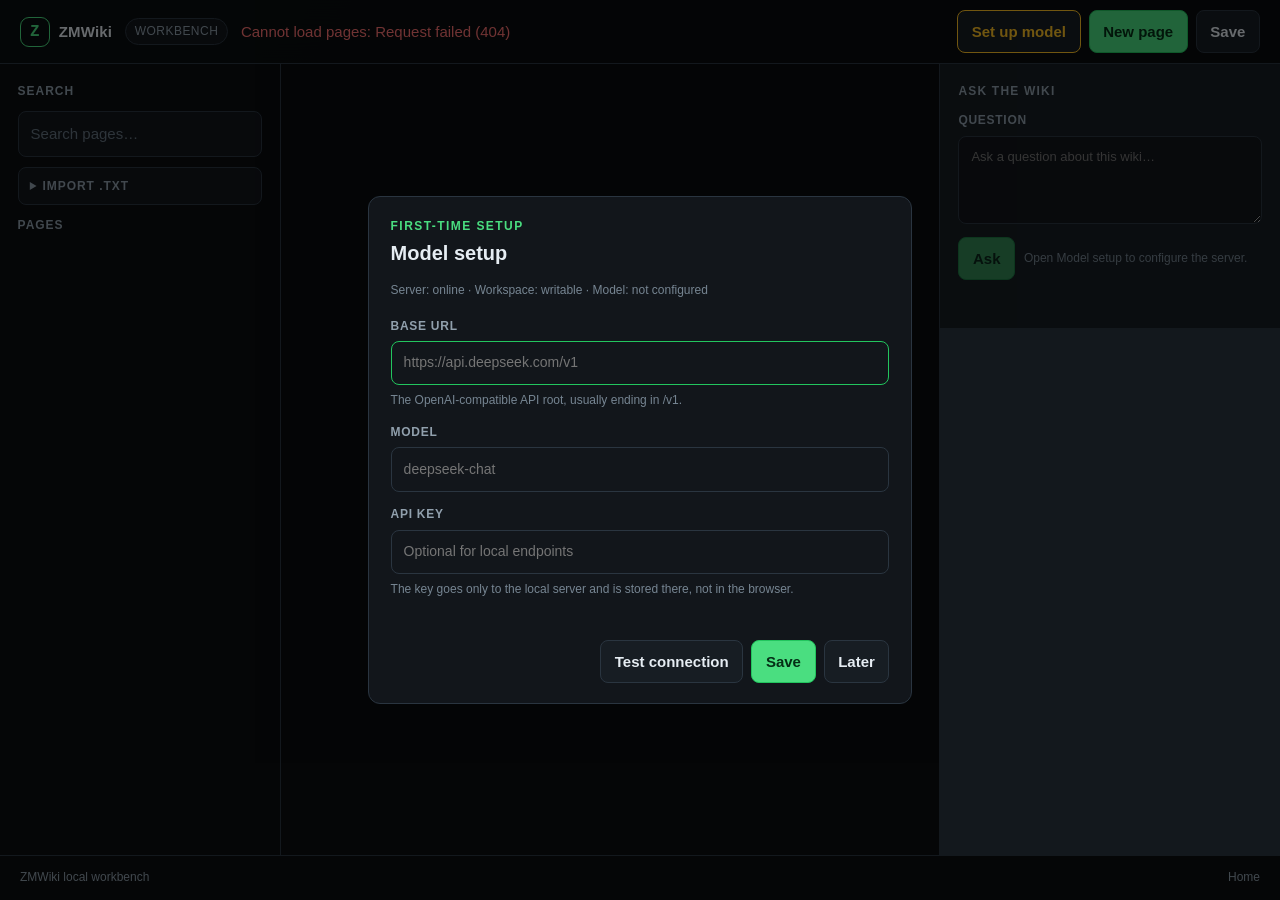
==== src/zmwiki/web/static/app.html @ deaf5211 "feat: complete personal Wiki web workbench Co-Authored-By: Claude Code <noreply@anthropic.com>" ====
<!doctype html>
<html lang="en">
<head>
  <meta charset="utf-8">
  <meta name="viewport" content="width=device-width, initial-scale=1">
  <meta name="theme-color" content="#0b0d0f">
  <meta name="description" content="ZMWiki local knowledge workbench: browse, search, edit and save a linked wiki.">
  <title>ZMWiki — Workbench</title>
  <link rel="stylesheet" href="app.css">
</head>
<body>
  <a class="skip-link" href="#main">Skip to content</a>

  <header class="topbar">
    <a class="brand" href="/" aria-label="ZMWiki home">
      <span class="brand-mark" aria-hidden="true">Z</span>
      <span>ZMWiki</span>
    </a>
    <span class="badge">Workbench</span>
    <span id="access-badge" class="badge readonly" hidden></span>
    <p id="status" class="status" role="status" aria-live="polite">Loading…</p>
    <div class="topbar-actions">
      <button id="setup-open" class="btn" type="button">Model</button>
      <button id="new-page" class="btn primary" type="button">New page</button>
      <button id="save-workspace" class="btn" type="button">Save</button>
    </div>
  </header>

  <main id="main" class="workspace">
    <aside class="sidebar" aria-label="Pages">
      <label class="field-label" for="search">Search</label>
      <input id="search" class="search" type="search" placeholder="Search pages…" autocomplete="off">
      <details id="import-panel" class="import-panel">
        <summary>Import .txt</summary>
        <div class="import-body">
          <input id="import-file" type="file" accept=".txt,text/plain" aria-label="Plain text file to import">
          <button id="import-submit" class="btn" type="button">Import</button>
          <p id="import-hint" class="hint">Compiles a UTF-8 .txt file into a wiki page.</p>
          <p id="import-status" class="import-status" role="status" aria-live="polite"></p>
        </div>
      </details>
      <div class="list-head">
        <span id="list-title">Pages</span>
        <span id="list-count" class="muted"></span>
      </div>
      <div id="page-list" class="page-list" role="listbox" aria-label="Wiki pages"></div>
    </aside>

    <section class="content" aria-label="Page content">
      <div id="empty" class="empty">
        <p class="eyebrow">Local wiki</p>
        <h1>No page selected</h1>
        <p>Select a page from the list or create a new one.</p>
      </div>

      <article id="reader" class="reader" hidden>
        <header class="reader-head">
          <div>
            <p id="page-path" class="path"></p>
            <h1 id="page-title"></h1>
          </div>
          <div id="page-tags" class="tags"></div>
        </header>
        <p id="page-description" class="description"></p>
        <pre id="page-content" class="page-content"></pre>
      </article>

      <form id="editor" class="editor" hidden novalidate>
        <div class="editor-head">
          <div>
            <p class="eyebrow">Edit page</p>
            <h1 id="editor-title">New page</h1>
          </div>
          <p id="editor-hint" class="muted">Fields marked * are required.</p>
        </div>

        <div class="form-grid two">
          <label class="field">ID *
            <input id="edit-id" name="id" autocomplete="off" required>
          </label>
          <label class="field">Path *
            <input id="edit-path" name="path" autocomplete="off" required>
          </label>
        </div>

        <label class="field">Title *
          <input id="edit-title" name="title" autocomplete="off" required>
        </label>

        <div class="form-grid two">
          <label class="field">Aliases
            <input id="edit-aliases" name="aliases" placeholder="comma separated" autocomplete="off">
          </label>
          <label class="field">Tags
            <input id="edit-tags" name="tags" placeholder="comma separated" autocomplete="off">
          </label>
        </div>

        <label class="field">Description
          <input id="edit-description" name="description" autocomplete="off">
        </label>

        <label class="field">Outgoing links
          <input id="edit-links" name="links" placeholder="page-id, other-page-id" autocomplete="off">
          <span class="hint">Comma separated page IDs. Targets must already exist.</span>
        </label>

        <label class="field">Content *
          <textarea id="edit-content" name="content" rows="16" required></textarea>
        </label>

        <div class="editor-actions">
          <button id="editor-submit" class="btn primary" type="submit">Apply</button>
          <button id="editor-cancel" class="btn" type="button">Cancel</button>
          <span class="hint">Apply changes the in-memory wiki; press Save to write the workspace.</span>
        </div>
      </form>
    </section>

    <aside id="details" class="details" aria-label="Ask and page details">
      <section class="panel ask-panel">
        <h2>Ask the wiki</h2>
        <form id="ask-form">
          <label class="field" for="ask-question">Question
            <textarea id="ask-question" rows="3" placeholder="Ask a question about this wiki…"></textarea>
          </label>
          <div class="ask-actions">
            <button id="ask-submit" class="btn primary" type="submit">Ask</button>
            <span id="ask-hint" class="hint">Multi-step search, read and link traversal.</span>
          </div>
        </form>
        <p id="ask-status" class="ask-status" role="status" aria-live="polite"></p>
        <div id="ask-result" hidden>
          <h3>Answer</h3>
          <div id="ask-answer" class="ask-answer"></div>
          <h3>Steps</h3>
          <ol id="ask-steps" class="step-list"></ol>
          <h3>Cited pages</h3>
          <div id="ask-evidence" class="link-list"></div>
        </div>
      </section>

      <div id="page-details" class="detail-stack" hidden>
        <section class="panel">
          <h2>Page</h2>
          <dl id="page-meta" class="meta"></dl>
          <div class="detail-actions">
            <button id="edit-page" class="btn" type="button">Edit</button>
            <button id="delete-page" class="btn danger" type="button">Delete</button>
          </div>
        </section>
        <section class="panel">
          <h2>Outgoing links</h2>
          <div id="outbound" class="link-list"></div>
        </section>
        <section class="panel">
          <h2>Backlinks</h2>
          <div id="inbound" class="link-list"></div>
        </section>
        <section class="panel">
          <h2>Sources</h2>
          <div id="sources" class="link-list"></div>
        </section>
      </div>
    </aside>
  </main>

  <dialog id="setup" class="setup-dialog" aria-labelledby="setup-title">
    <form id="setup-form" class="setup-form" novalidate>
      <div>
        <p class="eyebrow">First-time setup</p>
        <h2 id="setup-title">Model setup</h2>
        <p id="setup-server-status" class="hint"></p>
      </div>
      <label class="field">Base URL
        <input id="setup-base-url" autocomplete="off" placeholder="https://api.deepseek.com/v1">
        <span class="hint">The OpenAI-compatible API root, usually ending in /v1.</span>
      </label>
      <label class="field">Model
        <input id="setup-model" autocomplete="off" placeholder="deepseek-chat">
      </label>
      <label class="field">API key
        <input id="setup-api-key" type="password" autocomplete="off" spellcheck="false">
        <span id="setup-key-hint" class="hint"></span>
      </label>
      <label id="setup-clear-wrap" class="check" hidden>
        <input id="setup-clear-key" type="checkbox"> Remove the stored key
      </label>
      <p id="setup-status" class="setup-status" role="status" aria-live="polite"></p>
      <div class="setup-actions">
        <button id="setup-test" class="btn" type="button">Test connection</button>
        <button id="setup-save" class="btn primary" type="submit">Save</button>
        <button id="setup-close" class="btn" type="button">Later</button>
      </div>
    </form>
  </dialog>

  <footer class="footer">
    <span>ZMWiki local workbench</span>
    <a href="/">Home</a>
  </footer>

  <noscript>This workbench needs JavaScript. The read-only API is still available.</noscript>
  <script src="app.js" defer></script>
</body>
</html>
---- src/zmwiki/web/static/app.css ----
:root {
  color-scheme: dark;
  --bg: #0b0d0f;
  --panel: #12161b;
  --panel-2: #171d23;
  --panel-3: #1d242c;
  --line: #2a3540;
  --line-soft: #202932;
  --text: #e6edf3;
  --muted: #91a0ad;
  --accent: #4ade80;
  --accent-strong: #22c55e;
  --accent-soft: rgba(74, 222, 128, 0.12);
  --danger: #f87171;
  --danger-soft: rgba(248, 113, 113, 0.12);
  --warning: #fbbf24;
  --radius: 12px;
  --radius-sm: 8px;
  --shadow: 0 18px 50px rgba(0, 0, 0, 0.3);
  --font: "Segoe UI", "Helvetica Neue", Arial, sans-serif;
  --mono: "Cascadia Code", "SFMono-Regular", Consolas, "Liberation Mono", monospace;
}

* {
  box-sizing: border-box;
}

html,
body {
  min-height: 100%;
}

body {
  margin: 0;
  background:
    radial-gradient(circle at 15% -10%, rgba(74, 222, 128, 0.08), transparent 32rem),
    var(--bg);
  color: var(--text);
  font-family: var(--font);
  font-size: 15px;
  line-height: 1.55;
}

[hidden] {
  display: none !important;
}

a {
  color: var(--accent);
}

button,
input,
textarea {
  font: inherit;
}

button {
  cursor: pointer;
}

button:disabled {
  cursor: not-allowed;
  opacity: 0.55;
}

:focus-visible {
  outline: 2px solid var(--accent);
  outline-offset: 2px;
}

.skip-link {
  position: absolute;
  left: 1rem;
  top: -4rem;
  z-index: 20;
  padding: 0.5rem 0.75rem;
  background: var(--accent);
  color: #052e16;
  border-radius: var(--radius-sm);
  font-weight: 700;
}

.skip-link:focus {
  top: 1rem;
}

.topbar {
  position: sticky;
  top: 0;
  z-index: 10;
  display: flex;
  align-items: center;
  gap: 0.8rem;
  min-height: 64px;
  padding: 0 1.25rem;
  border-bottom: 1px solid var(--line);
  background: rgba(11, 13, 15, 0.88);
  backdrop-filter: blur(14px);
}

.brand {
  display: inline-flex;
  align-items: center;
  gap: 0.55rem;
  color: var(--text);
  text-decoration: none;
  font-weight: 800;
  letter-spacing: 0.01em;
}

.brand:hover {
  color: var(--accent);
}

.brand-mark {
  display: grid;
  place-items: center;
  width: 30px;
  height: 30px;
  border: 1px solid var(--accent);
  border-radius: 9px;
  color: var(--accent);
  font-family: var(--mono);
  font-size: 16px;
  line-height: 1;
}

.badge {
  padding: 0.2rem 0.55rem;
  border: 1px solid var(--line);
  border-radius: 999px;
  color: var(--muted);
  background: var(--panel);
  font-size: 12px;
  letter-spacing: 0.04em;
  text-transform: uppercase;
}

.badge.readonly {
  border-color: rgba(251, 191, 36, 0.35);
  color: var(--warning);
  background: rgba(251, 191, 36, 0.08);
}

.status {
  flex: 1;
  min-width: 0;
  margin: 0;
  overflow: hidden;
  color: var(--muted);
  text-overflow: ellipsis;
  white-space: nowrap;
}

.status.ok {
  color: var(--accent);
}

.status.warn {
  color: var(--warning);
}

.status.error {
  color: var(--danger);
}

.topbar-actions {
  display: flex;
  gap: 0.5rem;
}

.btn {
  padding: 0.55rem 0.85rem;
  border: 1px solid var(--line);
  border-radius: var(--radius-sm);
  background: var(--panel-2);
  color: var(--text);
  font-weight: 600;
  transition: border-color 120ms ease, background 120ms ease, color 120ms ease;
}

.btn:hover:not(:disabled) {
  border-color: #405262;
  background: var(--panel-3);
}

.btn.primary {
  border-color: var(--accent-strong);
  background: var(--accent);
  color: #052e16;
}

.btn.primary:hover:not(:disabled) {
  background: #6ee7a0;
}

.btn.dirty {
  border-color: var(--warning);
  color: var(--warning);
}

.btn.danger {
  border-color: rgba(248, 113, 113, 0.45);
  background: var(--danger-soft);
  color: var(--danger);
}

.workspace {
  display: grid;
  grid-template-columns: minmax(220px, 280px) minmax(0, 1fr) minmax(260px, 340px);
  gap: 1px;
  min-height: calc(100vh - 64px - 45px);
  background: var(--line);
}

.sidebar,
.details,
.content {
  background: var(--bg);
}

.sidebar {
  display: flex;
  flex-direction: column;
  gap: 0.65rem;
  padding: 1.1rem;
  min-height: 0;
}

.field-label {
  color: var(--muted);
  font-size: 12px;
  font-weight: 700;
  letter-spacing: 0.08em;
  text-transform: uppercase;
}

.search {
  width: 100%;
  padding: 0.65rem 0.75rem;
  border: 1px solid var(--line);
  border-radius: var(--radius-sm);
  background: var(--panel);
  color: var(--text);
}

.search::placeholder {
  color: #657480;
}

.import-panel {
  border: 1px solid var(--line);
  border-radius: var(--radius-sm);
  background: var(--panel);
}

.import-panel summary {
  padding: 0.55rem 0.7rem;
  color: var(--muted);
  font-size: 12px;
  font-weight: 700;
  letter-spacing: 0.08em;
  text-transform: uppercase;
  cursor: pointer;
}

.import-panel[open] summary {
  border-bottom: 1px solid var(--line);
}

.import-body {
  display: flex;
  flex-direction: column;
  gap: 0.5rem;
  padding: 0.7rem;
}

.import-body input[type="file"] {
  width: 100%;
  color: var(--muted);
  font-size: 12px;
}

.import-status {
  min-height: 1.1rem;
  margin: 0;
  color: var(--muted);
  font-size: 12px;
}

.import-status.ok {
  color: var(--accent);
}

.import-status.error {
  color: var(--danger);
}

.list-head {
  display: flex;
  justify-content: space-between;
  gap: 0.5rem;
  color: var(--muted);
  font-size: 12px;
  font-weight: 700;
  letter-spacing: 0.08em;
  text-transform: uppercase;
}

.muted {
  color: var(--muted);
}

.page-list {
  display: flex;
  flex-direction: column;
  gap: 0.35rem;
  overflow: auto;
  min-height: 0;
  padding-right: 0.15rem;
}

.page-item {
  display: block;
  width: 100%;
  padding: 0.7rem 0.75rem;
  border: 1px solid transparent;
  border-radius: var(--radius-sm);
  background: transparent;
  color: var(--text);
  text-align: left;
}

.page-item:hover {
  background: var(--panel);
}

.page-item.active {
  border-color: rgba(74, 222, 128, 0.35);
  background: var(--accent-soft);
}

.page-item-title {
  display: block;
  overflow: hidden;
  font-weight: 700;
  text-overflow: ellipsis;
  white-space: nowrap;
}

.page-item-path {
  display: block;
  margin-top: 0.12rem;
  overflow: hidden;
  color: var(--muted);
  font-family: var(--mono);
  font-size: 12px;
  text-overflow: ellipsis;
  white-space: nowrap;
}

.page-item-tags {
  display: block;
  margin-top: 0.25rem;
  overflow: hidden;
  color: #6ee7a0;
  font-size: 12px;
  text-overflow: ellipsis;
  white-space: nowrap;
}

.list-empty {
  padding: 0.8rem 0.2rem;
  color: var(--muted);
  font-size: 13px;
}

.content {
  min-width: 0;
  padding: clamp(1.2rem, 3vw, 2.6rem);
  overflow: auto;
}

.empty {
  max-width: 34rem;
  margin: 12vh auto 0;
  text-align: center;
}

.empty h1 {
  margin: 0.2rem 0 0.6rem;
  font-size: clamp(1.6rem, 3vw, 2.2rem);
}

.empty p {
  color: var(--muted);
}

.eyebrow {
  margin: 0;
  color: var(--accent);
  font-size: 12px;
  font-weight: 800;
  letter-spacing: 0.12em;
  text-transform: uppercase;
}

.reader-head {
  display: flex;
  align-items: flex-start;
  justify-content: space-between;
  gap: 1rem;
  padding-bottom: 1.1rem;
  border-bottom: 1px solid var(--line);
}

.reader-head h1 {
  margin: 0.2rem 0 0;
  font-size: clamp(1.7rem, 3.2vw, 2.6rem);
  line-height: 1.15;
}

.path {
  margin: 0;
  color: var(--muted);
  font-family: var(--mono);
  font-size: 12px;
}

.tags {
  display: flex;
  flex-wrap: wrap;
  justify-content: flex-end;
  gap: 0.35rem;
}

.tag {
  padding: 0.15rem 0.45rem;
  border: 1px solid rgba(74, 222, 128, 0.3);
  border-radius: 999px;
  background: var(--accent-soft);
  color: var(--accent);
  font-size: 12px;
}

.description {
  margin: 1.15rem 0;
  color: #b9c6d1;
  font-size: 1.02rem;
}

.page-content {
  margin: 0;
  color: #dbe5ec;
  font-family: var(--font);
  font-size: 1rem;
  line-height: 1.75;
  overflow-wrap: anywhere;
  white-space: pre-wrap;
}

.editor {
  max-width: 58rem;
}

.editor-head {
  display: flex;
  align-items: flex-end;
  justify-content: space-between;
  gap: 1rem;
  margin-bottom: 1.2rem;
}

.editor-head h1 {
  margin: 0.2rem 0 0;
  font-size: clamp(1.5rem, 2.8vw, 2.1rem);
}

.form-grid {
  display: grid;
  gap: 0.85rem;
}

.form-grid.two {
  grid-template-columns: repeat(2, minmax(0, 1fr));
}

.field {
  display: flex;
  flex-direction: column;
  gap: 0.35rem;
  margin-bottom: 0.85rem;
  color: var(--muted);
  font-size: 12px;
  font-weight: 700;
  letter-spacing: 0.06em;
  text-transform: uppercase;
}

.field input,
.field textarea {
  width: 100%;
  padding: 0.65rem 0.75rem;
  border: 1px solid var(--line);
  border-radius: var(--radius-sm);
  background: var(--panel);
  color: var(--text);
  font-size: 14px;
  font-weight: 400;
  letter-spacing: normal;
  text-transform: none;
}

.field textarea {
  resize: vertical;
  min-height: 18rem;
  font-family: var(--mono);
  line-height: 1.6;
}

.field input:focus,
.field textarea:focus,
.search:focus {
  border-color: var(--accent-strong);
  outline: none;
}

.field input:disabled {
  color: var(--muted);
  background: var(--panel-2);
}

.hint {
  color: #768592;
  font-size: 12px;
  font-weight: 400;
  letter-spacing: normal;
  text-transform: none;
}

.editor-actions {
  display: flex;
  flex-wrap: wrap;
  align-items: center;
  gap: 0.6rem;
  margin-top: 0.4rem;
}

.details {
  display: flex;
  flex-direction: column;
  gap: 1px;
  background: var(--line);
  overflow: auto;
}

.panel {
  padding: 1.1rem 1.15rem;
  background: var(--panel);
}

.panel h2 {
  margin: 0 0 0.7rem;
  color: var(--muted);
  font-size: 12px;
  font-weight: 800;
  letter-spacing: 0.1em;
  text-transform: uppercase;
}

.detail-stack {
  display: flex;
  flex-direction: column;
  gap: 1px;
  background: var(--line);
}

.ask-panel {
  background: var(--panel-2);
}

.ask-panel .field textarea {
  min-height: 5.5rem;
  font-family: var(--font);
  font-size: 13px;
}

.ask-actions {
  display: flex;
  flex-wrap: wrap;
  align-items: center;
  gap: 0.55rem;
}

.ask-status {
  min-height: 1.2rem;
  margin: 0.7rem 0 0;
  color: var(--muted);
  font-size: 12px;
}

.ask-status.ok {
  color: var(--accent);
}

.ask-status.warn {
  color: var(--warning);
}

.ask-status.error {
  color: var(--danger);
}

.ask-result {
  margin-top: 0.9rem;
}

.ask-result h3 {
  margin: 1rem 0 0.45rem;
  color: var(--muted);
  font-size: 11px;
  font-weight: 800;
  letter-spacing: 0.08em;
  text-transform: uppercase;
}

.ask-answer {
  padding: 0.7rem 0.75rem;
  border: 1px solid var(--line-soft);
  border-radius: var(--radius-sm);
  background: var(--panel);
  color: var(--text);
  font-size: 13px;
  line-height: 1.65;
  overflow-wrap: anywhere;
  white-space: pre-wrap;
}

.step-list {
  display: flex;
  flex-direction: column;
  gap: 0.45rem;
  margin: 0;
  padding: 0;
  list-style: none;
}

.step-item {
  padding: 0.55rem 0.6rem;
  border: 1px solid var(--line-soft);
  border-radius: var(--radius-sm);
  background: var(--panel);
}

.step-head {
  display: flex;
  align-items: baseline;
  gap: 0.5rem;
}

.step-num {
  color: var(--muted);
  font-family: var(--mono);
  font-size: 11px;
}

.step-action {
  color: var(--accent);
  font-family: var(--mono);
  font-size: 12px;
  font-weight: 700;
}

.step-summary {
  margin: 0.35rem 0 0;
  color: #b9c6d1;
  font-size: 12px;
  overflow-wrap: anywhere;
}

.step-refs,
.step-error {
  margin: 0.3rem 0 0;
  font-family: var(--mono);
  font-size: 11px;
  overflow-wrap: anywhere;
}

.step-refs {
  color: var(--muted);
}

.step-error {
  color: var(--danger);
}

.step-empty {
  color: var(--muted);
  font-size: 12px;
}

.meta {
  display: grid;
  grid-template-columns: auto minmax(0, 1fr);
  gap: 0.35rem 0.8rem;
  margin: 0;
  font-size: 13px;
}

.meta dt {
  color: var(--muted);
}

.meta dd {
  margin: 0;
  overflow-wrap: anywhere;
  font-family: var(--mono);
  font-size: 12px;
}

.detail-actions {
  display: flex;
  gap: 0.5rem;
  margin-top: 0.9rem;
}

.link-list {
  display: flex;
  flex-direction: column;
  gap: 0.35rem;
}

.link-item {
  display: block;
  width: 100%;
  padding: 0.45rem 0.55rem;
  border: 1px solid var(--line-soft);
  border-radius: 7px;
  background: var(--panel-2);
  color: var(--text);
  text-align: left;
  font-size: 13px;
}

.link-item:hover {
  border-color: var(--accent-strong);
  color: var(--accent);
}

.link-item .link-id {
  display: block;
  margin-top: 0.1rem;
  color: var(--muted);
  font-family: var(--mono);
  font-size: 11px;
}

.link-item.missing {
  border-style: dashed;
  color: var(--danger);
  cursor: default;
}

.source-chip {
  display: inline-block;
  max-width: 100%;
  padding: 0.3rem 0.5rem;
  border: 1px solid var(--line);
  border-radius: 6px;
  color: #b9c6d1;
  font-family: var(--mono);
  font-size: 12px;
  overflow-wrap: anywhere;
}

.footer {
  display: flex;
  justify-content: space-between;
  gap: 1rem;
  padding: 0.75rem 1.25rem;
  border-top: 1px solid var(--line);
  color: var(--muted);
  font-size: 12px;
}

.footer a {
  color: var(--muted);
  text-decoration: none;
}

.footer a:hover {
  color: var(--accent);
}

/* Model setup dialog */
.btn.attention {
  border-color: var(--warning);
  color: var(--warning);
}

.setup-dialog {
  width: min(34rem, calc(100vw - 2rem));
  padding: 1.25rem 1.35rem;
  border: 1px solid var(--line);
  border-radius: var(--radius);
  background: var(--panel);
  color: var(--text);
}

.setup-dialog::backdrop {
  background: rgba(0, 0, 0, 0.55);
}

.setup-form {
  display: flex;
  flex-direction: column;
  gap: 0.35rem;
}

.setup-form h2 {
  margin: 0.1rem 0 0.35rem;
  font-size: 1.25rem;
}

.setup-form .field {
  margin-bottom: 0.5rem;
}

.setup-status {
  min-height: 1.2rem;
  margin: 0;
  font-size: 12px;
  color: var(--muted);
}

.setup-status.ok {
  color: var(--accent);
}

.setup-status.error {
  color: var(--danger);
}

.setup-actions {
  display: flex;
  flex-wrap: wrap;
  justify-content: flex-end;
  gap: 0.5rem;
  margin-top: 0.2rem;
}

.check {
  display: flex;
  align-items: center;
  gap: 0.5rem;
  color: var(--muted);
  font-size: 13px;
}

@media (max-width: 1100px) {
  .workspace {
    grid-template-columns: minmax(200px, 250px) minmax(0, 1fr);
  }

  .details {
    grid-column: 1 / -1;
    display: grid;
    grid-template-columns: repeat(2, minmax(0, 1fr));
  }

  .panel {
    border-bottom: 1px solid var(--line);
  }
}

@media (max-width: 760px) {
  .topbar {
    flex-wrap: wrap;
    padding: 0.75rem 1rem;
  }

  .status {
    order: 5;
    flex-basis: 100%;
  }

  .workspace {
    display: block;
    min-height: 0;
  }

  .sidebar {
    border-bottom: 1px solid var(--line);
    max-height: 42vh;
  }

  .content {
    padding: 1.1rem 1rem 2rem;
  }

  .details {
    display: flex;
  }

  .form-grid.two {
    grid-template-columns: 1fr;
  }

  .reader-head,
  .editor-head {
    flex-direction: column;
    align-items: flex-start;
  }

  .tags {
    justify-content: flex-start;
  }
}

@media (prefers-reduced-motion: reduce) {
  *,
  *::before,
  *::after {
    scroll-behavior: auto !important;
    transition-duration: 0.01ms !important;
    animation-duration: 0.01ms !important;
    animation-iteration-count: 1 !important;
  }
}
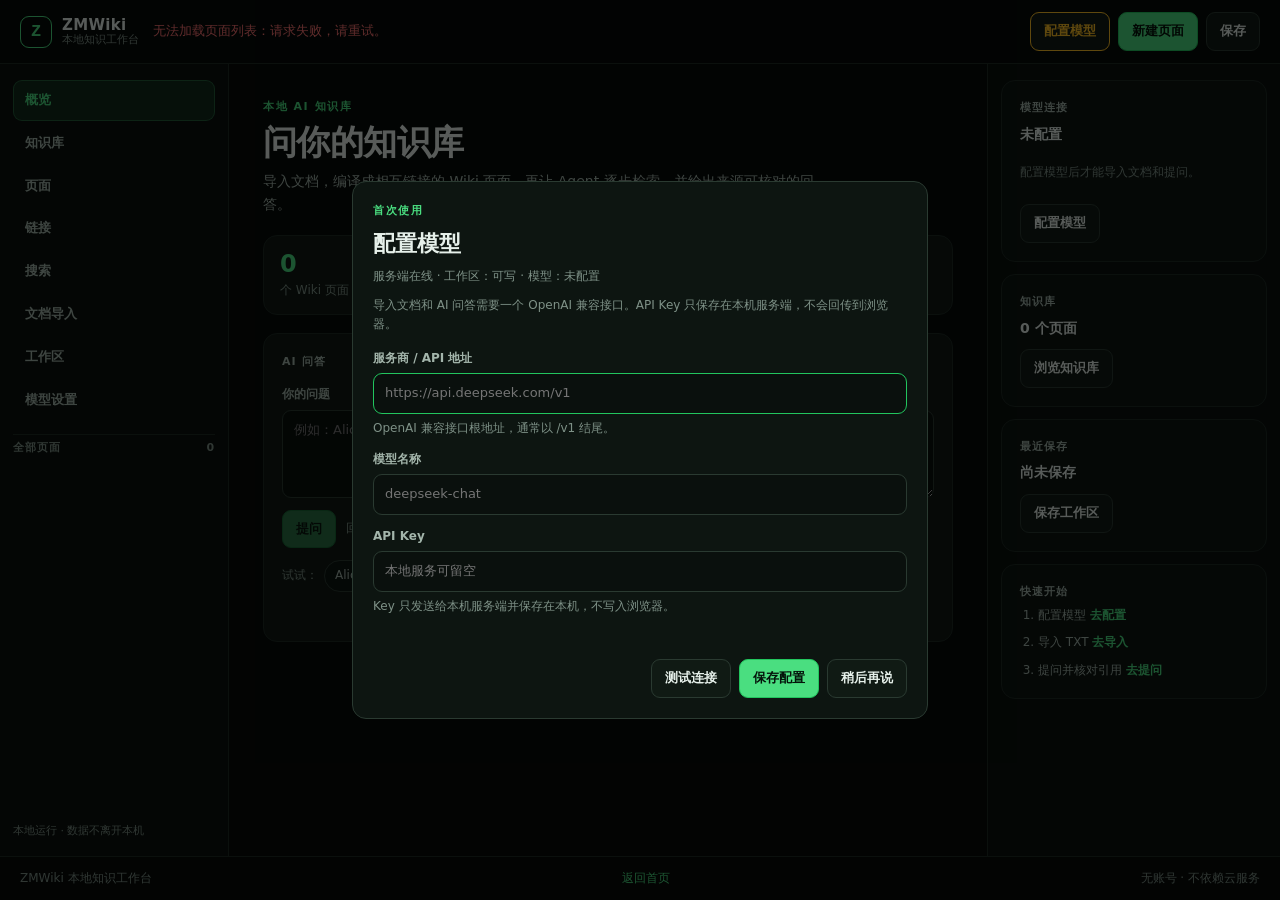
==== commit d34e01fb: "feat: localize and redesign ZMWiki web workbench Co-Authored-By: Claude Code <noreply@anthropic.com>" ====
--- a/src/zmwiki/web/static/app.html
+++ b/src/zmwiki/web/static/app.html
@@ -1,206 +1,375 @@
 <!doctype html>
-<html lang="en">
+<html lang="zh-CN">
 <head>
   <meta charset="utf-8">
   <meta name="viewport" content="width=device-width, initial-scale=1">
-  <meta name="theme-color" content="#0b0d0f">
-  <meta name="description" content="ZMWiki local knowledge workbench: browse, search, edit and save a linked wiki.">
-  <title>ZMWiki — Workbench</title>
+  <meta name="theme-color" content="#070b09">
+  <meta name="description" content="ZMWiki 本地知识工作台：导入文档，编译成相互链接的 Wiki 页面，用带证据的 Agent 问答。">
+  <title>ZMWiki — 本地知识工作台</title>
   <link rel="stylesheet" href="app.css">
 </head>
 <body>
-  <a class="skip-link" href="#main">Skip to content</a>
+  <a class="skip-link" href="#main">跳到主要内容</a>
 
   <header class="topbar">
-    <a class="brand" href="/" aria-label="ZMWiki home">
+    <a class="brand" href="/" aria-label="ZMWiki 首页">
       <span class="brand-mark" aria-hidden="true">Z</span>
-      <span>ZMWiki</span>
+      <span class="brand-text">
+        <strong>ZMWiki</strong>
+        <small>本地知识工作台</small>
+      </span>
     </a>
-    <span class="badge">Workbench</span>
     <span id="access-badge" class="badge readonly" hidden></span>
-    <p id="status" class="status" role="status" aria-live="polite">Loading…</p>
+    <p id="status" class="status" role="status" aria-live="polite">正在加载…</p>
     <div class="topbar-actions">
-      <button id="setup-open" class="btn" type="button">Model</button>
-      <button id="new-page" class="btn primary" type="button">New page</button>
-      <button id="save-workspace" class="btn" type="button">Save</button>
+      <button id="setup-open" class="btn" type="button">配置模型</button>
+      <button id="new-page" class="btn primary" type="button">新建页面</button>
+      <button id="save-workspace" class="btn" type="button">保存</button>
     </div>
   </header>
 
-  <main id="main" class="workspace">
-    <aside class="sidebar" aria-label="Pages">
-      <label class="field-label" for="search">Search</label>
-      <input id="search" class="search" type="search" placeholder="Search pages…" autocomplete="off">
-      <details id="import-panel" class="import-panel">
-        <summary>Import .txt</summary>
-        <div class="import-body">
-          <input id="import-file" type="file" accept=".txt,text/plain" aria-label="Plain text file to import">
-          <button id="import-submit" class="btn" type="button">Import</button>
-          <p id="import-hint" class="hint">Compiles a UTF-8 .txt file into a wiki page.</p>
+  <main id="main" class="shell">
+    <aside class="sidebar" aria-label="导航与页面列表">
+      <nav class="nav" aria-label="主导航">
+        <button type="button" class="nav-item active" data-view="overview">概览</button>
+        <button type="button" class="nav-item" data-view="library">知识库</button>
+        <button type="button" class="nav-item" data-view="pages">页面</button>
+        <button type="button" class="nav-item" data-view="links">链接</button>
+        <button type="button" class="nav-item" data-view="search">搜索</button>
+        <button type="button" class="nav-item" data-view="import">文档导入</button>
+        <button type="button" class="nav-item" data-view="workspace">工作区</button>
+        <button type="button" class="nav-item" id="setup-nav" data-action="open-setup">模型设置</button>
+      </nav>
+
+      <div class="sidebar-list">
+        <div class="list-head">
+          <span id="list-title">全部页面</span>
+          <span id="list-count" class="muted">0</span>
+        </div>
+        <div id="page-list" class="page-list" role="listbox" aria-label="页面列表"></div>
+      </div>
+
+      <p class="sidebar-foot">本地运行 · 数据不离开本机</p>
+    </aside>
+
+    <section class="main-column" aria-label="主工作区">
+
+      <!-- 概览 / AI 问答 -->
+      <section class="view overview-view" data-view-panel="overview">
+        <header class="view-head">
+          <p class="eyebrow">本地 AI 知识库</p>
+          <h1>问你的知识库</h1>
+          <p class="lede">导入文档，编译成相互链接的 Wiki 页面，再让 Agent 逐步检索，并给出来源可核对的回答。</p>
+        </header>
+
+        <div class="stat-row">
+          <div class="stat">
+            <span id="overview-pages" class="stat-value">0</span>
+            <span class="stat-label">个 Wiki 页面</span>
+          </div>
+          <div class="stat">
+            <span id="overview-model" class="stat-value small">未配置</span>
+            <span class="stat-label">模型状态</span>
+          </div>
+          <div class="stat">
+            <span id="overview-save" class="stat-value small">尚未保存</span>
+            <span class="stat-label">最近保存</span>
+          </div>
+        </div>
+
+        <div class="panel ask-panel">
+          <div class="panel-head">
+            <h2>AI 问答</h2>
+            <span id="ask-hint" class="hint">多步检索、阅读与链接跟踪。</span>
+          </div>
+          <form id="ask-form">
+            <label class="field" for="ask-question">你的问题
+              <textarea id="ask-question" rows="3" placeholder="例如：Alice 负责哪个项目？她的上级是谁？"></textarea>
+            </label>
+            <div class="ask-actions">
+              <button id="ask-submit" class="btn primary" type="submit">提问</button>
+              <span class="hint">回答只会引用 Agent 实际读过的页面。</span>
+            </div>
+          </form>
+
+          <div class="examples" aria-label="示例问题">
+            <span class="examples-label">试试：</span>
+            <button type="button" class="chip" data-question="Alice 负责哪个项目？">Alice 负责哪个项目？</button>
+            <button type="button" class="chip" data-question="Bob 的职位是什么？">Bob 的职位是什么？</button>
+            <button type="button" class="chip" data-question="项目 Phoenix 的预算是多少？">项目 Phoenix 的预算是多少？</button>
+          </div>
+
+          <p id="ask-status" class="ask-status" role="status" aria-live="polite"></p>
+
+          <div id="ask-result" hidden>
+            <h3>回答</h3>
+            <div id="ask-answer" class="ask-answer"></div>
+            <h3>引用证据</h3>
+            <div id="ask-evidence" class="link-list"></div>
+            <h3>已查阅页面</h3>
+            <p id="ask-read" class="ask-read">—</p>
+            <h3>探索步骤</h3>
+            <ol id="ask-steps" class="step-list"></ol>
+          </div>
+        </div>
+      </section>
+
+      <!-- 知识库 -->
+      <section class="view" data-view-panel="library" hidden>
+        <header class="view-head">
+          <p class="eyebrow">知识库</p>
+          <h1>全部页面</h1>
+          <p class="lede">每个页面都有稳定 ID、路径、标签和双向链接。点击卡片打开页面。</p>
+        </header>
+        <div id="library-grid" class="library-grid" aria-live="polite"></div>
+      </section>
+
+      <!-- 页面阅读 / 编辑 -->
+      <section class="view" data-view-panel="pages" hidden>
+        <div id="empty" class="empty">
+          <p class="eyebrow">本地 Wiki</p>
+          <h1>还没有打开页面</h1>
+          <p>从左侧列表选择页面，或新建一个。需要先导入文档？去「文档导入」上传 TXT。</p>
+          <div class="empty-actions">
+            <button type="button" class="btn primary" data-action="create">新建页面</button>
+            <button type="button" class="btn" data-view="import">导入 TXT</button>
+          </div>
+        </div>
+
+        <article id="reader" class="reader" hidden>
+          <header class="reader-head">
+            <div class="reader-title">
+              <p id="page-path" class="path"></p>
+              <h1 id="page-title"></h1>
+            </div>
+            <div class="reader-side">
+              <div id="page-tags" class="tags"></div>
+              <div class="reader-actions">
+                <button id="edit-page" class="btn" type="button">编辑</button>
+                <button id="delete-page" class="btn danger" type="button">删除</button>
+              </div>
+            </div>
+          </header>
+          <p id="page-description" class="description"></p>
+          <pre id="page-content" class="page-content"></pre>
+          <footer class="reader-foot">
+            <button type="button" class="link-inline" data-view="links">查看出站链接与反向链接 →</button>
+          </footer>
+        </article>
+
+        <form id="editor" class="editor" hidden novalidate>
+          <div class="editor-head">
+            <div>
+              <p class="eyebrow">编辑页面</p>
+              <h1 id="editor-title">新建页面</h1>
+            </div>
+            <p id="editor-hint" class="muted">带 * 的字段为必填。</p>
+          </div>
+
+          <div class="form-grid two">
+            <label class="field">页面 ID *
+              <input id="edit-id" name="id" autocomplete="off" required>
+            </label>
+            <label class="field">路径 *
+              <input id="edit-path" name="path" autocomplete="off" required>
+            </label>
+          </div>
+
+          <label class="field">标题 *
+            <input id="edit-title" name="title" autocomplete="off" required>
+          </label>
+
+          <div class="form-grid two">
+            <label class="field">别名
+              <input id="edit-aliases" name="aliases" placeholder="用逗号分隔" autocomplete="off">
+            </label>
+            <label class="field">标签
+              <input id="edit-tags" name="tags" placeholder="用逗号分隔" autocomplete="off">
+            </label>
+          </div>
+
+          <label class="field">描述
+            <input id="edit-description" name="description" autocomplete="off">
+          </label>
+
+          <label class="field">出站链接
+            <input id="edit-links" name="links" placeholder="页面 ID，用逗号分隔" autocomplete="off">
+            <span class="hint">填写已存在的页面 ID。</span>
+          </label>
+
+          <label class="field">正文 *
+            <textarea id="edit-content" name="content" rows="16" required></textarea>
+          </label>
+
+          <div class="editor-actions">
+            <button id="editor-submit" class="btn primary" type="submit">应用修改</button>
+            <button id="editor-cancel" class="btn" type="button">取消</button>
+            <span class="hint">修改先写入内存；点击「保存」才会写入工作区文件。</span>
+          </div>
+        </form>
+      </section>
+
+      <!-- 链接 -->
+      <section class="view" data-view-panel="links" hidden>
+        <header class="view-head">
+          <p class="eyebrow">链接</p>
+          <h1>页面关系</h1>
+          <p class="lede">出站链接、反向链接与来源都来自当前页面，点击可跳转。</p>
+        </header>
+        <p id="links-empty" class="empty-note">还没有打开页面。先在左侧选择一个页面。</p>
+        <div id="page-details" class="detail-stack" hidden>
+          <section class="panel">
+            <h2>页面信息</h2>
+            <dl id="page-meta" class="meta"></dl>
+          </section>
+          <section class="panel">
+            <h2>出站链接</h2>
+            <div id="outbound" class="link-list"></div>
+          </section>
+          <section class="panel">
+            <h2>反向链接</h2>
+            <div id="inbound" class="link-list"></div>
+          </section>
+          <section class="panel">
+            <h2>来源</h2>
+            <div id="sources" class="link-list"></div>
+          </section>
+        </div>
+      </section>
+
+      <!-- 搜索 -->
+      <section class="view" data-view-panel="search" hidden>
+        <header class="view-head">
+          <p class="eyebrow">搜索</p>
+          <h1>搜索知识库</h1>
+          <p class="lede">元数据优先检索：标题、别名、标签和描述命中排在前面，再融合正文 BM25。</p>
+        </header>
+        <label class="field" for="search">关键词
+          <input id="search" class="search" type="search" placeholder="输入标题、别名、标签或正文关键词…" autocomplete="off">
+        </label>
+        <p id="search-summary" class="search-summary">输入关键词开始搜索。</p>
+        <div id="search-results" class="library-grid" aria-live="polite"></div>
+      </section>
+
+      <!-- 文档导入 -->
+      <section class="view" data-view-panel="import" hidden>
+        <header class="view-head">
+          <p class="eyebrow">文档导入</p>
+          <h1>导入 TXT 文档</h1>
+          <p class="lede">支持 UTF-8 纯文本，单文件不超过 2 MiB。服务端编译成 Wiki 页面、解析链接并立即保存。</p>
+        </header>
+        <div class="panel import-panel">
+          <label class="field" for="import-file">选择文件
+            <input id="import-file" type="file" accept=".txt,text/plain">
+          </label>
+          <div class="import-actions">
+            <button id="import-submit" class="btn primary" type="button">开始导入</button>
+            <span id="import-hint" class="hint">选择 UTF-8 .txt 文件后点击开始导入。</span>
+          </div>
           <p id="import-status" class="import-status" role="status" aria-live="polite"></p>
-        </div>
-      </details>
-      <div class="list-head">
-        <span id="list-title">Pages</span>
-        <span id="list-count" class="muted"></span>
-      </div>
-      <div id="page-list" class="page-list" role="listbox" aria-label="Wiki pages"></div>
-    </aside>
-
-    <section class="content" aria-label="Page content">
-      <div id="empty" class="empty">
-        <p class="eyebrow">Local wiki</p>
-        <h1>No page selected</h1>
-        <p>Select a page from the list or create a new one.</p>
-      </div>
-
-      <article id="reader" class="reader" hidden>
-        <header class="reader-head">
-          <div>
-            <p id="page-path" class="path"></p>
-            <h1 id="page-title"></h1>
-          </div>
-          <div id="page-tags" class="tags"></div>
-        </header>
-        <p id="page-description" class="description"></p>
-        <pre id="page-content" class="page-content"></pre>
-      </article>
-
-      <form id="editor" class="editor" hidden novalidate>
-        <div class="editor-head">
-          <div>
-            <p class="eyebrow">Edit page</p>
-            <h1 id="editor-title">New page</h1>
-          </div>
-          <p id="editor-hint" class="muted">Fields marked * are required.</p>
-        </div>
-
-        <div class="form-grid two">
-          <label class="field">ID *
-            <input id="edit-id" name="id" autocomplete="off" required>
-          </label>
-          <label class="field">Path *
-            <input id="edit-path" name="path" autocomplete="off" required>
-          </label>
-        </div>
-
-        <label class="field">Title *
-          <input id="edit-title" name="title" autocomplete="off" required>
-        </label>
-
-        <div class="form-grid two">
-          <label class="field">Aliases
-            <input id="edit-aliases" name="aliases" placeholder="comma separated" autocomplete="off">
-          </label>
-          <label class="field">Tags
-            <input id="edit-tags" name="tags" placeholder="comma separated" autocomplete="off">
-          </label>
-        </div>
-
-        <label class="field">Description
-          <input id="edit-description" name="description" autocomplete="off">
-        </label>
-
-        <label class="field">Outgoing links
-          <input id="edit-links" name="links" placeholder="page-id, other-page-id" autocomplete="off">
-          <span class="hint">Comma separated page IDs. Targets must already exist.</span>
-        </label>
-
-        <label class="field">Content *
-          <textarea id="edit-content" name="content" rows="16" required></textarea>
-        </label>
-
-        <div class="editor-actions">
-          <button id="editor-submit" class="btn primary" type="submit">Apply</button>
-          <button id="editor-cancel" class="btn" type="button">Cancel</button>
-          <span class="hint">Apply changes the in-memory wiki; press Save to write the workspace.</span>
-        </div>
-      </form>
+          <ol class="hint-list">
+            <li>同名文件再次导入会原地更新页面，不会覆盖手工创建的页面。</li>
+            <li>导入需要已配置的模型；未配置时按钮不可用。</li>
+            <li>失败会回滚，不会留下半成品页面或不一致的链接。</li>
+          </ol>
+        </div>
+      </section>
+
+      <!-- 工作区 -->
+      <section class="view" data-view-panel="workspace" hidden>
+        <header class="view-head">
+          <p class="eyebrow">工作区</p>
+          <h1>保存与备份</h1>
+          <p class="lede">页面编辑先保存在内存中，点击保存后写入 JSON 工作区文件。</p>
+        </header>
+        <div class="panel workspace-panel">
+          <dl class="meta">
+            <dt>工作区状态</dt>
+            <dd id="workspace-state">—</dd>
+            <dt>页面数量</dt>
+            <dd id="workspace-pages">0</dd>
+            <dt>最近保存</dt>
+            <dd id="workspace-saved">尚未保存</dd>
+            <dt>备份</dt>
+            <dd>每次 Web 保存或导入会在原文件旁保留一份 <code>.bak</code>，可手动覆盖恢复。</dd>
+          </dl>
+          <div class="detail-actions">
+            <button id="workspace-save" class="btn primary" type="button">保存工作区</button>
+          </div>
+        </div>
+      </section>
+
     </section>
 
-    <aside id="details" class="details" aria-label="Ask and page details">
-      <section class="panel ask-panel">
-        <h2>Ask the wiki</h2>
-        <form id="ask-form">
-          <label class="field" for="ask-question">Question
-            <textarea id="ask-question" rows="3" placeholder="Ask a question about this wiki…"></textarea>
-          </label>
-          <div class="ask-actions">
-            <button id="ask-submit" class="btn primary" type="submit">Ask</button>
-            <span id="ask-hint" class="hint">Multi-step search, read and link traversal.</span>
-          </div>
-        </form>
-        <p id="ask-status" class="ask-status" role="status" aria-live="polite"></p>
-        <div id="ask-result" hidden>
-          <h3>Answer</h3>
-          <div id="ask-answer" class="ask-answer"></div>
-          <h3>Steps</h3>
-          <ol id="ask-steps" class="step-list"></ol>
-          <h3>Cited pages</h3>
-          <div id="ask-evidence" class="link-list"></div>
-        </div>
-      </section>
-
-      <div id="page-details" class="detail-stack" hidden>
-        <section class="panel">
-          <h2>Page</h2>
-          <dl id="page-meta" class="meta"></dl>
-          <div class="detail-actions">
-            <button id="edit-page" class="btn" type="button">Edit</button>
-            <button id="delete-page" class="btn danger" type="button">Delete</button>
-          </div>
-        </section>
-        <section class="panel">
-          <h2>Outgoing links</h2>
-          <div id="outbound" class="link-list"></div>
-        </section>
-        <section class="panel">
-          <h2>Backlinks</h2>
-          <div id="inbound" class="link-list"></div>
-        </section>
-        <section class="panel">
-          <h2>Sources</h2>
-          <div id="sources" class="link-list"></div>
-        </section>
-      </div>
+    <aside id="details" class="inspector" aria-label="状态信息">
+      <section class="panel status-card">
+        <h2>模型连接</h2>
+        <p id="inspector-model" class="inspector-value">未配置</p>
+        <p id="inspector-model-hint" class="hint">配置模型后才能导入文档和提问。</p>
+        <button class="btn" type="button" data-action="open-setup">配置模型</button>
+      </section>
+
+      <section class="panel status-card">
+        <h2>知识库</h2>
+        <p class="inspector-value"><span id="inspector-pages">0</span> 个页面</p>
+        <button class="btn" type="button" data-view="library">浏览知识库</button>
+      </section>
+
+      <section class="panel status-card">
+        <h2>最近保存</h2>
+        <p id="inspector-save" class="inspector-value">尚未保存</p>
+        <button id="inspector-save-btn" class="btn" type="button">保存工作区</button>
+      </section>
+
+      <section class="panel status-card quick-start">
+        <h2>快速开始</h2>
+        <ol>
+          <li id="quick-model">配置模型 <button type="button" class="link-inline" data-action="open-setup">去配置</button></li>
+          <li id="quick-import">导入 TXT <button type="button" class="link-inline" data-view="import">去导入</button></li>
+          <li id="quick-ask">提问并核对引用 <button type="button" class="link-inline" data-view="overview">去提问</button></li>
+        </ol>
+      </section>
     </aside>
   </main>
 
   <dialog id="setup" class="setup-dialog" aria-labelledby="setup-title">
     <form id="setup-form" class="setup-form" novalidate>
       <div>
-        <p class="eyebrow">First-time setup</p>
-        <h2 id="setup-title">Model setup</h2>
+        <p class="eyebrow">首次使用</p>
+        <h2 id="setup-title">配置模型</h2>
         <p id="setup-server-status" class="hint"></p>
+        <p class="hint">导入文档和 AI 问答需要一个 OpenAI 兼容接口。API Key 只保存在本机服务端，不会回传到浏览器。</p>
       </div>
-      <label class="field">Base URL
+      <label class="field">服务商 / API 地址
         <input id="setup-base-url" autocomplete="off" placeholder="https://api.deepseek.com/v1">
-        <span class="hint">The OpenAI-compatible API root, usually ending in /v1.</span>
+        <span class="hint">OpenAI 兼容接口根地址，通常以 /v1 结尾。</span>
       </label>
-      <label class="field">Model
+      <label class="field">模型名称
         <input id="setup-model" autocomplete="off" placeholder="deepseek-chat">
       </label>
-      <label class="field">API key
+      <label class="field">API Key
         <input id="setup-api-key" type="password" autocomplete="off" spellcheck="false">
         <span id="setup-key-hint" class="hint"></span>
       </label>
       <label id="setup-clear-wrap" class="check" hidden>
-        <input id="setup-clear-key" type="checkbox"> Remove the stored key
+        <input id="setup-clear-key" type="checkbox"> 删除已保存的 Key
       </label>
       <p id="setup-status" class="setup-status" role="status" aria-live="polite"></p>
       <div class="setup-actions">
-        <button id="setup-test" class="btn" type="button">Test connection</button>
-        <button id="setup-save" class="btn primary" type="submit">Save</button>
-        <button id="setup-close" class="btn" type="button">Later</button>
+        <button id="setup-test" class="btn" type="button">测试连接</button>
+        <button id="setup-save" class="btn primary" type="submit">保存配置</button>
+        <button id="setup-close" class="btn" type="button">稍后再说</button>
       </div>
     </form>
   </dialog>
 
   <footer class="footer">
-    <span>ZMWiki local workbench</span>
-    <a href="/">Home</a>
+    <span>ZMWiki 本地知识工作台</span>
+    <a href="/">返回首页</a>
+    <span>无账号 · 不依赖云服务</span>
   </footer>
 
-  <noscript>This workbench needs JavaScript. The read-only API is still available.</noscript>
+  <noscript>此工作台需要 JavaScript；只读 API 仍可使用。</noscript>
   <script src="app.js" defer></script>
 </body>
 </html>
--- a/src/zmwiki/web/static/app.css
+++ b/src/zmwiki/web/static/app.css
@@ -1,52 +1,50 @@
+/* ------------------------------------------------------------------
+   ZMWiki workbench — dark terminal-green theme
+------------------------------------------------------------------- */
+
 :root {
-  color-scheme: dark;
-  --bg: #0b0d0f;
-  --panel: #12161b;
-  --panel-2: #171d23;
-  --panel-3: #1d242c;
-  --line: #2a3540;
-  --line-soft: #202932;
-  --text: #e6edf3;
-  --muted: #91a0ad;
+  --bg: #070b09;
+  --bg-soft: #0a100d;
+  --panel: #0d1511;
+  --panel-2: #101a14;
+  --panel-3: #142019;
+  --line: #1d2a23;
+  --line-strong: #2a3a31;
+  --text: #e6f0ea;
+  --muted: #a3b5ab;
+  --faint: #7e9187;
   --accent: #4ade80;
   --accent-strong: #22c55e;
   --accent-soft: rgba(74, 222, 128, 0.12);
+  --warning: #fbbf24;
   --danger: #f87171;
   --danger-soft: rgba(248, 113, 113, 0.12);
-  --warning: #fbbf24;
-  --radius: 12px;
-  --radius-sm: 8px;
-  --shadow: 0 18px 50px rgba(0, 0, 0, 0.3);
-  --font: "Segoe UI", "Helvetica Neue", Arial, sans-serif;
-  --mono: "Cascadia Code", "SFMono-Regular", Consolas, "Liberation Mono", monospace;
+  --radius: 14px;
+  --radius-sm: 9px;
+  --font: system-ui, -apple-system, "Segoe UI", "Microsoft YaHei", "PingFang SC", "Noto Sans SC", sans-serif;
+  --mono: "Cascadia Mono", "SFMono-Regular", Consolas, "Liberation Mono", monospace;
 }
 
 * {
   box-sizing: border-box;
 }
 
-html,
+[hidden] {
+  display: none !important;
+}
+
+html {
+  -webkit-text-size-adjust: 100%;
+}
+
 body {
-  min-height: 100%;
-}
-
-body {
-  margin: 0;
-  background:
-    radial-gradient(circle at 15% -10%, rgba(74, 222, 128, 0.08), transparent 32rem),
-    var(--bg);
+  margin: 0;
+  background: var(--bg);
   color: var(--text);
   font-family: var(--font);
-  font-size: 15px;
-  line-height: 1.55;
-}
-
-[hidden] {
-  display: none !important;
-}
-
-a {
-  color: var(--accent);
+  font-size: 14px;
+  line-height: 1.6;
+  overflow-x: hidden;
 }
 
 button,
@@ -59,9 +57,19 @@
   cursor: pointer;
 }
 
-button:disabled {
-  cursor: not-allowed;
-  opacity: 0.55;
+a {
+  color: var(--accent);
+  text-decoration: none;
+}
+
+a:hover {
+  text-decoration: underline;
+}
+
+code {
+  font-family: var(--mono);
+  font-size: 0.92em;
+  color: var(--accent);
 }
 
 :focus-visible {
@@ -71,76 +79,95 @@
 
 .skip-link {
   position: absolute;
-  left: 1rem;
-  top: -4rem;
-  z-index: 20;
-  padding: 0.5rem 0.75rem;
+  left: 12px;
+  top: -48px;
+  z-index: 100;
+  padding: 8px 14px;
+  border-radius: var(--radius-sm);
   background: var(--accent);
-  color: #052e16;
-  border-radius: var(--radius-sm);
+  color: #04130a;
   font-weight: 700;
 }
 
 .skip-link:focus {
-  top: 1rem;
-}
+  top: 10px;
+}
+
+/* ------------------------------------------------------------------
+   Top bar
+------------------------------------------------------------------- */
 
 .topbar {
   position: sticky;
   top: 0;
-  z-index: 10;
+  z-index: 20;
   display: flex;
   align-items: center;
-  gap: 0.8rem;
+  gap: 14px;
   min-height: 64px;
-  padding: 0 1.25rem;
+  padding: 0 20px;
   border-bottom: 1px solid var(--line);
-  background: rgba(11, 13, 15, 0.88);
-  backdrop-filter: blur(14px);
+  background: rgba(7, 11, 9, 0.94);
+  backdrop-filter: blur(12px);
 }
 
 .brand {
   display: inline-flex;
   align-items: center;
-  gap: 0.55rem;
+  gap: 10px;
   color: var(--text);
   text-decoration: none;
-  font-weight: 800;
-  letter-spacing: 0.01em;
+  flex: 0 0 auto;
 }
 
 .brand:hover {
-  color: var(--accent);
+  text-decoration: none;
 }
 
 .brand-mark {
   display: grid;
   place-items: center;
-  width: 30px;
-  height: 30px;
+  width: 32px;
+  height: 32px;
   border: 1px solid var(--accent);
   border-radius: 9px;
   color: var(--accent);
   font-family: var(--mono);
-  font-size: 16px;
-  line-height: 1;
+  font-size: 17px;
+  font-weight: 700;
+}
+
+.brand-text {
+  display: flex;
+  flex-direction: column;
+  line-height: 1.15;
+}
+
+.brand-text strong {
+  font-size: 15px;
+  letter-spacing: 0.02em;
+}
+
+.brand-text small {
+  color: var(--faint);
+  font-size: 11px;
 }
 
 .badge {
-  padding: 0.2rem 0.55rem;
-  border: 1px solid var(--line);
+  flex: 0 0 auto;
+  padding: 3px 9px;
+  border: 1px solid var(--line-strong);
   border-radius: 999px;
-  color: var(--muted);
-  background: var(--panel);
-  font-size: 12px;
+  background: var(--panel-2);
+  color: var(--muted);
+  font-size: 11px;
   letter-spacing: 0.04em;
-  text-transform: uppercase;
 }
 
 .badge.readonly {
-  border-color: rgba(251, 191, 36, 0.35);
+  border-color: rgba(251, 191, 36, 0.4);
+  background: rgba(251, 191, 36, 0.08);
   color: var(--warning);
-  background: rgba(251, 191, 36, 0.08);
 }
 
 .status {
@@ -149,6 +176,7 @@
   margin: 0;
   overflow: hidden;
   color: var(--muted);
+  font-size: 13px;
   text-overflow: ellipsis;
   white-space: nowrap;
 }
@@ -167,32 +195,44 @@
 
 .topbar-actions {
   display: flex;
-  gap: 0.5rem;
-}
+  flex: 0 0 auto;
+  gap: 8px;
+}
+
+/* ------------------------------------------------------------------
+   Buttons
+------------------------------------------------------------------- */
 
 .btn {
-  padding: 0.55rem 0.85rem;
-  border: 1px solid var(--line);
+  padding: 8px 13px;
+  border: 1px solid var(--line-strong);
   border-radius: var(--radius-sm);
   background: var(--panel-2);
   color: var(--text);
+  font-size: 13px;
   font-weight: 600;
   transition: border-color 120ms ease, background 120ms ease, color 120ms ease;
 }
 
 .btn:hover:not(:disabled) {
-  border-color: #405262;
+  border-color: var(--accent-strong);
   background: var(--panel-3);
 }
 
 .btn.primary {
   border-color: var(--accent-strong);
   background: var(--accent);
-  color: #052e16;
+  color: #04130a;
 }
 
 .btn.primary:hover:not(:disabled) {
   background: #6ee7a0;
+}
+
+.btn.danger {
+  border-color: rgba(248, 113, 113, 0.4);
+  background: var(--danger-soft);
+  color: var(--danger);
 }
 
 .btn.dirty {
@@ -200,131 +240,146 @@
   color: var(--warning);
 }
 
-.btn.danger {
-  border-color: rgba(248, 113, 113, 0.45);
-  background: var(--danger-soft);
-  color: var(--danger);
-}
-
-.workspace {
+.btn.attention {
+  border-color: var(--warning);
+  color: var(--warning);
+}
+
+.btn:disabled {
+  opacity: 0.45;
+  cursor: not-allowed;
+}
+
+.link-inline {
+  padding: 0;
+  border: 0;
+  background: none;
+  color: var(--accent);
+  font-size: inherit;
+  font-weight: 600;
+}
+
+.link-inline:hover {
+  text-decoration: underline;
+}
+
+/* ------------------------------------------------------------------
+   App shell
+------------------------------------------------------------------- */
+
+.shell {
   display: grid;
-  grid-template-columns: minmax(220px, 280px) minmax(0, 1fr) minmax(260px, 340px);
+  grid-template-columns: 228px minmax(0, 1fr) 292px;
   gap: 1px;
-  min-height: calc(100vh - 64px - 45px);
+  min-height: calc(100vh - 64px - 44px);
   background: var(--line);
 }
 
 .sidebar,
-.details,
-.content {
+.inspector {
+  background: var(--bg-soft);
+  min-width: 0;
+  min-height: 0;
+}
+
+.sidebar {
+  display: flex;
+  flex-direction: column;
+  gap: 14px;
+  padding: 16px 13px;
+}
+
+.main-column {
+  min-width: 0;
+  padding: clamp(18px, 3vw, 34px);
   background: var(--bg);
-}
-
-.sidebar {
-  display: flex;
-  flex-direction: column;
-  gap: 0.65rem;
-  padding: 1.1rem;
+  overflow: auto;
+}
+
+.inspector {
+  display: flex;
+  flex-direction: column;
+  gap: 12px;
+  padding: 16px 13px;
+  overflow: auto;
+}
+
+/* ------------------------------------------------------------------
+   Sidebar
+------------------------------------------------------------------- */
+
+.nav {
+  display: flex;
+  flex-direction: column;
+  gap: 2px;
+}
+
+.nav-item {
+  display: flex;
+  align-items: center;
+  gap: 8px;
+  width: 100%;
+  padding: 9px 11px;
+  border: 1px solid transparent;
+  border-radius: var(--radius-sm);
+  background: transparent;
+  color: var(--muted);
+  font-size: 13px;
+  font-weight: 600;
+  text-align: left;
+}
+
+.nav-item:hover {
+  background: var(--panel-2);
+  color: var(--text);
+}
+
+.nav-item.active {
+  border-color: rgba(74, 222, 128, 0.28);
+  background: var(--accent-soft);
+  color: var(--accent);
+}
+
+.sidebar-list {
+  display: flex;
+  flex: 1;
+  flex-direction: column;
+  gap: 8px;
   min-height: 0;
-}
-
-.field-label {
-  color: var(--muted);
-  font-size: 12px;
+  padding-top: 4px;
+  border-top: 1px solid var(--line);
+}
+
+.list-head {
+  display: flex;
+  justify-content: space-between;
+  gap: 8px;
+  color: var(--faint);
+  font-size: 11px;
   font-weight: 700;
   letter-spacing: 0.08em;
   text-transform: uppercase;
 }
 
-.search {
+.muted {
+  color: var(--faint);
+}
+
+.page-list {
+  display: flex;
+  flex-direction: column;
+  gap: 4px;
+  min-height: 0;
+  overflow: auto;
+  padding-right: 2px;
+}
+
+.page-item {
+  display: flex;
+  flex-direction: column;
+  gap: 2px;
   width: 100%;
-  padding: 0.65rem 0.75rem;
-  border: 1px solid var(--line);
-  border-radius: var(--radius-sm);
-  background: var(--panel);
-  color: var(--text);
-}
-
-.search::placeholder {
-  color: #657480;
-}
-
-.import-panel {
-  border: 1px solid var(--line);
-  border-radius: var(--radius-sm);
-  background: var(--panel);
-}
-
-.import-panel summary {
-  padding: 0.55rem 0.7rem;
-  color: var(--muted);
-  font-size: 12px;
-  font-weight: 700;
-  letter-spacing: 0.08em;
-  text-transform: uppercase;
-  cursor: pointer;
-}
-
-.import-panel[open] summary {
-  border-bottom: 1px solid var(--line);
-}
-
-.import-body {
-  display: flex;
-  flex-direction: column;
-  gap: 0.5rem;
-  padding: 0.7rem;
-}
-
-.import-body input[type="file"] {
-  width: 100%;
-  color: var(--muted);
-  font-size: 12px;
-}
-
-.import-status {
-  min-height: 1.1rem;
-  margin: 0;
-  color: var(--muted);
-  font-size: 12px;
-}
-
-.import-status.ok {
-  color: var(--accent);
-}
-
-.import-status.error {
-  color: var(--danger);
-}
-
-.list-head {
-  display: flex;
-  justify-content: space-between;
-  gap: 0.5rem;
-  color: var(--muted);
-  font-size: 12px;
-  font-weight: 700;
-  letter-spacing: 0.08em;
-  text-transform: uppercase;
-}
-
-.muted {
-  color: var(--muted);
-}
-
-.page-list {
-  display: flex;
-  flex-direction: column;
-  gap: 0.35rem;
-  overflow: auto;
-  min-height: 0;
-  padding-right: 0.15rem;
-}
-
-.page-item {
-  display: block;
-  width: 100%;
-  padding: 0.7rem 0.75rem;
+  padding: 8px 10px;
   border: 1px solid transparent;
   border-radius: var(--radius-sm);
   background: transparent;
@@ -333,190 +388,203 @@
 }
 
 .page-item:hover {
-  background: var(--panel);
+  background: var(--panel-2);
 }
 
 .page-item.active {
-  border-color: rgba(74, 222, 128, 0.35);
-  background: var(--accent-soft);
+  border-color: rgba(74, 222, 128, 0.3);
+  background: var(--panel-3);
 }
 
 .page-item-title {
-  display: block;
   overflow: hidden;
-  font-weight: 700;
+  font-size: 13px;
+  font-weight: 600;
   text-overflow: ellipsis;
   white-space: nowrap;
 }
 
 .page-item-path {
-  display: block;
-  margin-top: 0.12rem;
   overflow: hidden;
-  color: var(--muted);
+  color: var(--faint);
   font-family: var(--mono);
-  font-size: 12px;
+  font-size: 11px;
   text-overflow: ellipsis;
   white-space: nowrap;
 }
 
 .page-item-tags {
-  display: block;
-  margin-top: 0.25rem;
   overflow: hidden;
-  color: #6ee7a0;
-  font-size: 12px;
+  color: var(--accent);
+  font-size: 11px;
   text-overflow: ellipsis;
   white-space: nowrap;
 }
 
+.sidebar-foot {
+  margin: 0;
+  color: var(--faint);
+  font-size: 11px;
+}
+
 .list-empty {
-  padding: 0.8rem 0.2rem;
-  color: var(--muted);
+  margin: 0;
+  padding: 10px 2px;
+  color: var(--faint);
   font-size: 13px;
 }
 
-.content {
+/* ------------------------------------------------------------------
+   View shell
+------------------------------------------------------------------- */
+
+.view {
+  max-width: 980px;
+  margin: 0 auto;
+}
+
+.view[hidden] {
+  display: none;
+}
+
+.view-head {
+  margin-bottom: 20px;
+}
+
+.eyebrow {
+  margin: 0 0 6px;
+  color: var(--accent);
+  font-size: 11px;
+  font-weight: 700;
+  letter-spacing: 0.14em;
+  text-transform: uppercase;
+}
+
+.view-head h1 {
+  margin: 0 0 8px;
+  font-size: clamp(24px, 3vw, 34px);
+  letter-spacing: -0.015em;
+  line-height: 1.2;
+}
+
+.lede {
+  max-width: 64ch;
+  margin: 0;
+  color: var(--muted);
+  font-size: 14px;
+}
+
+/* ------------------------------------------------------------------
+   Overview stats
+------------------------------------------------------------------- */
+
+.stat-row {
+  display: grid;
+  grid-template-columns: repeat(3, minmax(0, 1fr));
+  gap: 12px;
+  margin-bottom: 18px;
+}
+
+.stat {
+  display: flex;
+  flex-direction: column;
+  gap: 2px;
   min-width: 0;
-  padding: clamp(1.2rem, 3vw, 2.6rem);
-  overflow: auto;
-}
-
-.empty {
-  max-width: 34rem;
-  margin: 12vh auto 0;
-  text-align: center;
-}
-
-.empty h1 {
-  margin: 0.2rem 0 0.6rem;
-  font-size: clamp(1.6rem, 3vw, 2.2rem);
-}
-
-.empty p {
-  color: var(--muted);
-}
-
-.eyebrow {
-  margin: 0;
-  color: var(--accent);
-  font-size: 12px;
+  padding: 14px 16px;
+  border: 1px solid var(--line);
+  border-radius: var(--radius);
+  background: var(--panel-2);
+}
+
+.stat-value {
+  overflow: hidden;
+  color: var(--accent);
+  font-size: 24px;
   font-weight: 800;
-  letter-spacing: 0.12em;
+  line-height: 1.2;
+  text-overflow: ellipsis;
+  white-space: nowrap;
+}
+
+.stat-value.small {
+  color: var(--text);
+  font-size: 15px;
+}
+
+.stat-label {
+  color: var(--faint);
+  font-size: 12px;
+}
+
+/* ------------------------------------------------------------------
+   Panels
+------------------------------------------------------------------- */
+
+.panel {
+  min-width: 0;
+  padding: 18px;
+  border: 1px solid var(--line);
+  border-radius: var(--radius);
+  background: var(--panel);
+}
+
+.panel h2 {
+  margin: 0;
+  color: var(--muted);
+  font-size: 11px;
+  font-weight: 800;
+  letter-spacing: 0.1em;
   text-transform: uppercase;
 }
 
-.reader-head {
-  display: flex;
-  align-items: flex-start;
+.panel-head {
+  display: flex;
+  flex-wrap: wrap;
+  align-items: baseline;
   justify-content: space-between;
-  gap: 1rem;
-  padding-bottom: 1.1rem;
-  border-bottom: 1px solid var(--line);
-}
-
-.reader-head h1 {
-  margin: 0.2rem 0 0;
-  font-size: clamp(1.7rem, 3.2vw, 2.6rem);
-  line-height: 1.15;
-}
-
-.path {
-  margin: 0;
-  color: var(--muted);
-  font-family: var(--mono);
-  font-size: 12px;
-}
-
-.tags {
-  display: flex;
-  flex-wrap: wrap;
-  justify-content: flex-end;
-  gap: 0.35rem;
-}
-
-.tag {
-  padding: 0.15rem 0.45rem;
-  border: 1px solid rgba(74, 222, 128, 0.3);
-  border-radius: 999px;
-  background: var(--accent-soft);
-  color: var(--accent);
-  font-size: 12px;
-}
-
-.description {
-  margin: 1.15rem 0;
-  color: #b9c6d1;
-  font-size: 1.02rem;
-}
-
-.page-content {
-  margin: 0;
-  color: #dbe5ec;
-  font-family: var(--font);
-  font-size: 1rem;
-  line-height: 1.75;
-  overflow-wrap: anywhere;
-  white-space: pre-wrap;
-}
-
-.editor {
-  max-width: 58rem;
-}
-
-.editor-head {
-  display: flex;
-  align-items: flex-end;
-  justify-content: space-between;
-  gap: 1rem;
-  margin-bottom: 1.2rem;
-}
-
-.editor-head h1 {
-  margin: 0.2rem 0 0;
-  font-size: clamp(1.5rem, 2.8vw, 2.1rem);
-}
-
-.form-grid {
-  display: grid;
-  gap: 0.85rem;
-}
-
-.form-grid.two {
-  grid-template-columns: repeat(2, minmax(0, 1fr));
-}
-
-.field {
-  display: flex;
-  flex-direction: column;
-  gap: 0.35rem;
-  margin-bottom: 0.85rem;
-  color: var(--muted);
-  font-size: 12px;
-  font-weight: 700;
-  letter-spacing: 0.06em;
-  text-transform: uppercase;
-}
-
-.field input,
-.field textarea {
-  width: 100%;
-  padding: 0.65rem 0.75rem;
-  border: 1px solid var(--line);
-  border-radius: var(--radius-sm);
-  background: var(--panel);
-  color: var(--text);
-  font-size: 14px;
+  gap: 8px;
+  margin-bottom: 14px;
+}
+
+.hint {
+  color: var(--faint);
+  font-size: 12px;
   font-weight: 400;
   letter-spacing: normal;
   text-transform: none;
 }
 
+.ask-panel {
+  background: var(--panel-2);
+}
+
+.field {
+  display: flex;
+  flex-direction: column;
+  gap: 5px;
+  margin-bottom: 12px;
+  color: var(--muted);
+  font-size: 12px;
+  font-weight: 600;
+}
+
+.field input,
+.field textarea,
+.search {
+  width: 100%;
+  padding: 9px 11px;
+  border: 1px solid var(--line-strong);
+  border-radius: var(--radius-sm);
+  background: var(--bg-soft);
+  color: var(--text);
+  font-size: 13px;
+  font-weight: 400;
+}
+
 .field textarea {
+  min-height: 5.5rem;
   resize: vertical;
-  min-height: 18rem;
-  font-family: var(--mono);
-  line-height: 1.6;
+  font-family: var(--font);
 }
 
 .field input:focus,
@@ -526,312 +594,586 @@
   outline: none;
 }
 
-.field input:disabled {
-  color: var(--muted);
-  background: var(--panel-2);
-}
-
-.hint {
-  color: #768592;
-  font-size: 12px;
-  font-weight: 400;
-  letter-spacing: normal;
-  text-transform: none;
-}
-
-.editor-actions {
+.field input:disabled,
+.field textarea:disabled {
+  color: var(--faint);
+  background: var(--panel);
+}
+
+.ask-actions {
   display: flex;
   flex-wrap: wrap;
   align-items: center;
-  gap: 0.6rem;
-  margin-top: 0.4rem;
-}
-
-.details {
-  display: flex;
-  flex-direction: column;
-  gap: 1px;
-  background: var(--line);
-  overflow: auto;
-}
-
-.panel {
-  padding: 1.1rem 1.15rem;
-  background: var(--panel);
-}
-
-.panel h2 {
-  margin: 0 0 0.7rem;
-  color: var(--muted);
-  font-size: 12px;
-  font-weight: 800;
-  letter-spacing: 0.1em;
-  text-transform: uppercase;
-}
-
-.detail-stack {
-  display: flex;
-  flex-direction: column;
-  gap: 1px;
-  background: var(--line);
-}
-
-.ask-panel {
-  background: var(--panel-2);
-}
-
-.ask-panel .field textarea {
-  min-height: 5.5rem;
-  font-family: var(--font);
-  font-size: 13px;
-}
-
-.ask-actions {
+  gap: 10px;
+}
+
+.ask-status {
+  min-height: 1.2rem;
+  margin: 12px 0 0;
+  color: var(--muted);
+  font-size: 12px;
+}
+
+.ask-status.ok {
+  color: var(--accent);
+}
+
+.ask-status.warn {
+  color: var(--warning);
+}
+
+.ask-status.error {
+  color: var(--danger);
+}
+
+.examples {
   display: flex;
   flex-wrap: wrap;
   align-items: center;
-  gap: 0.55rem;
-}
-
-.ask-status {
-  min-height: 1.2rem;
-  margin: 0.7rem 0 0;
-  color: var(--muted);
-  font-size: 12px;
-}
-
-.ask-status.ok {
-  color: var(--accent);
-}
-
-.ask-status.warn {
-  color: var(--warning);
-}
-
-.ask-status.error {
+  gap: 6px;
+  margin-top: 12px;
+}
+
+.examples-label {
+  color: var(--faint);
+  font-size: 12px;
+}
+
+.chip {
+  padding: 5px 10px;
+  border: 1px solid var(--line-strong);
+  border-radius: 999px;
+  background: var(--panel);
+  color: var(--muted);
+  font-size: 12px;
+}
+
+.chip:hover {
+  border-color: var(--accent-strong);
+  color: var(--accent);
+}
+
+.ask-panel h3 {
+  margin: 18px 0 8px;
+  color: var(--muted);
+  font-size: 12px;
+  letter-spacing: 0.06em;
+}
+
+.ask-answer {
+  padding: 14px;
+  border: 1px solid var(--line);
+  border-radius: var(--radius-sm);
+  background: var(--bg-soft);
+  font-size: 14px;
+  line-height: 1.75;
+  overflow-wrap: anywhere;
+  white-space: pre-wrap;
+}
+
+.ask-read {
+  margin: 0;
+  color: var(--muted);
+  font-family: var(--mono);
+  font-size: 12px;
+  overflow-wrap: anywhere;
+}
+
+/* ------------------------------------------------------------------
+   Steps
+------------------------------------------------------------------- */
+
+.step-list {
+  display: flex;
+  flex-direction: column;
+  gap: 8px;
+  margin: 0;
+  padding: 0;
+  list-style: none;
+}
+
+.step-item {
+  padding: 10px 12px;
+  border: 1px solid var(--line);
+  border-radius: var(--radius-sm);
+  background: var(--bg-soft);
+}
+
+.step-head {
+  display: flex;
+  align-items: center;
+  gap: 8px;
+}
+
+.step-num {
+  color: var(--faint);
+  font-family: var(--mono);
+  font-size: 11px;
+}
+
+.step-action {
+  color: var(--accent);
+  font-family: var(--mono);
+  font-size: 12px;
+  font-weight: 700;
+}
+
+.step-summary {
+  margin: 4px 0 0;
+  color: var(--muted);
+  font-size: 12px;
+  overflow-wrap: anywhere;
+}
+
+.step-error {
+  margin: 4px 0 0;
   color: var(--danger);
-}
-
-.ask-result {
-  margin-top: 0.9rem;
-}
-
-.ask-result h3 {
-  margin: 1rem 0 0.45rem;
-  color: var(--muted);
-  font-size: 11px;
-  font-weight: 800;
-  letter-spacing: 0.08em;
-  text-transform: uppercase;
-}
-
-.ask-answer {
-  padding: 0.7rem 0.75rem;
-  border: 1px solid var(--line-soft);
+  font-size: 12px;
+  overflow-wrap: anywhere;
+}
+
+.step-refs {
+  margin: 4px 0 0;
+  color: var(--faint);
+  font-family: var(--mono);
+  font-size: 11px;
+  overflow-wrap: anywhere;
+}
+
+.step-empty {
+  color: var(--faint);
+  font-size: 12px;
+}
+
+/* ------------------------------------------------------------------
+   Link lists
+------------------------------------------------------------------- */
+
+.link-list {
+  display: flex;
+  flex-direction: column;
+  gap: 6px;
+}
+
+.link-item {
+  display: flex;
+  flex-direction: column;
+  gap: 2px;
+  width: 100%;
+  padding: 8px 10px;
+  border: 1px solid var(--line);
   border-radius: var(--radius-sm);
-  background: var(--panel);
+  background: var(--bg-soft);
   color: var(--text);
   font-size: 13px;
-  line-height: 1.65;
-  overflow-wrap: anywhere;
-  white-space: pre-wrap;
-}
-
-.step-list {
-  display: flex;
-  flex-direction: column;
-  gap: 0.45rem;
-  margin: 0;
-  padding: 0;
-  list-style: none;
-}
-
-.step-item {
-  padding: 0.55rem 0.6rem;
-  border: 1px solid var(--line-soft);
-  border-radius: var(--radius-sm);
-  background: var(--panel);
-}
-
-.step-head {
-  display: flex;
-  align-items: baseline;
-  gap: 0.5rem;
-}
-
-.step-num {
-  color: var(--muted);
+  text-align: left;
+  overflow-wrap: anywhere;
+}
+
+button.link-item:hover {
+  border-color: rgba(74, 222, 128, 0.35);
+}
+
+.link-item.missing {
+  color: var(--danger);
+}
+
+.link-id {
+  color: var(--faint);
   font-family: var(--mono);
   font-size: 11px;
-}
-
-.step-action {
-  color: var(--accent);
-  font-family: var(--mono);
-  font-size: 12px;
-  font-weight: 700;
-}
-
-.step-summary {
-  margin: 0.35rem 0 0;
-  color: #b9c6d1;
-  font-size: 12px;
-  overflow-wrap: anywhere;
-}
-
-.step-refs,
-.step-error {
-  margin: 0.3rem 0 0;
-  font-family: var(--mono);
-  font-size: 11px;
-  overflow-wrap: anywhere;
-}
-
-.step-refs {
-  color: var(--muted);
-}
-
-.step-error {
-  color: var(--danger);
-}
-
-.step-empty {
-  color: var(--muted);
-  font-size: 12px;
-}
-
-.meta {
-  display: grid;
-  grid-template-columns: auto minmax(0, 1fr);
-  gap: 0.35rem 0.8rem;
-  margin: 0;
-  font-size: 13px;
-}
-
-.meta dt {
-  color: var(--muted);
-}
-
-.meta dd {
-  margin: 0;
-  overflow-wrap: anywhere;
-  font-family: var(--mono);
-  font-size: 12px;
-}
-
-.detail-actions {
-  display: flex;
-  gap: 0.5rem;
-  margin-top: 0.9rem;
-}
-
-.link-list {
-  display: flex;
-  flex-direction: column;
-  gap: 0.35rem;
-}
-
-.link-item {
-  display: block;
-  width: 100%;
-  padding: 0.45rem 0.55rem;
-  border: 1px solid var(--line-soft);
-  border-radius: 7px;
-  background: var(--panel-2);
-  color: var(--text);
-  text-align: left;
-  font-size: 13px;
-}
-
-.link-item:hover {
-  border-color: var(--accent-strong);
-  color: var(--accent);
-}
-
-.link-item .link-id {
-  display: block;
-  margin-top: 0.1rem;
-  color: var(--muted);
-  font-family: var(--mono);
-  font-size: 11px;
-}
-
-.link-item.missing {
-  border-style: dashed;
-  color: var(--danger);
-  cursor: default;
 }
 
 .source-chip {
   display: inline-block;
-  max-width: 100%;
-  padding: 0.3rem 0.5rem;
-  border: 1px solid var(--line);
-  border-radius: 6px;
-  color: #b9c6d1;
+  padding: 3px 8px;
+  border: 1px solid var(--line-strong);
+  border-radius: 999px;
+  background: var(--panel-2);
+  color: var(--muted);
   font-family: var(--mono);
-  font-size: 12px;
-  overflow-wrap: anywhere;
-}
-
-.footer {
-  display: flex;
-  justify-content: space-between;
-  gap: 1rem;
-  padding: 0.75rem 1.25rem;
-  border-top: 1px solid var(--line);
-  color: var(--muted);
-  font-size: 12px;
-}
-
-.footer a {
-  color: var(--muted);
-  text-decoration: none;
-}
-
-.footer a:hover {
-  color: var(--accent);
-}
-
-/* Model setup dialog */
-.btn.attention {
-  border-color: var(--warning);
-  color: var(--warning);
-}
-
-.setup-dialog {
-  width: min(34rem, calc(100vw - 2rem));
-  padding: 1.25rem 1.35rem;
+  font-size: 11px;
+}
+
+/* ------------------------------------------------------------------
+   Page cards (library and search)
+------------------------------------------------------------------- */
+
+.library-grid {
+  display: grid;
+  grid-template-columns: repeat(auto-fill, minmax(220px, 1fr));
+  gap: 12px;
+}
+
+.page-card {
+  display: flex;
+  flex-direction: column;
+  gap: 4px;
+  min-width: 0;
+  padding: 14px 15px;
   border: 1px solid var(--line);
   border-radius: var(--radius);
   background: var(--panel);
   color: var(--text);
+  text-align: left;
+}
+
+.page-card:hover {
+  border-color: rgba(74, 222, 128, 0.35);
+  background: var(--panel-2);
+}
+
+.page-card-title {
+  font-size: 14px;
+  font-weight: 700;
+  overflow-wrap: anywhere;
+}
+
+.page-card-path {
+  color: var(--faint);
+  font-family: var(--mono);
+  font-size: 11px;
+  overflow-wrap: anywhere;
+}
+
+.page-card-tags {
+  color: var(--accent);
+  font-size: 11px;
+  overflow-wrap: anywhere;
+}
+
+.page-card-id {
+  color: var(--faint);
+  font-family: var(--mono);
+  font-size: 11px;
+  overflow-wrap: anywhere;
+}
+
+.search-summary {
+  margin: 0 0 14px;
+  color: var(--faint);
+  font-size: 12px;
+}
+
+/* ------------------------------------------------------------------
+   Reader
+------------------------------------------------------------------- */
+
+.reader {
+  min-width: 0;
+}
+
+.reader-head {
+  display: flex;
+  flex-wrap: wrap;
+  align-items: flex-start;
+  justify-content: space-between;
+  gap: 12px;
+  margin-bottom: 14px;
+}
+
+.reader-title {
+  min-width: 0;
+}
+
+.path {
+  margin: 0 0 4px;
+  color: var(--faint);
+  font-family: var(--mono);
+  font-size: 12px;
+  overflow-wrap: anywhere;
+}
+
+.reader-title h1 {
+  margin: 0;
+  font-size: clamp(22px, 3vw, 32px);
+  line-height: 1.25;
+  overflow-wrap: anywhere;
+}
+
+.reader-side {
+  display: flex;
+  flex-direction: column;
+  align-items: flex-end;
+  gap: 8px;
+}
+
+.reader-actions {
+  display: flex;
+  gap: 6px;
+}
+
+.tags {
+  display: flex;
+  flex-wrap: wrap;
+  justify-content: flex-end;
+  gap: 5px;
+}
+
+.tag {
+  padding: 2px 8px;
+  border: 1px solid var(--line-strong);
+  border-radius: 999px;
+  background: var(--panel-2);
+  color: var(--accent);
+  font-size: 11px;
+}
+
+.description {
+  margin: 0 0 14px;
+  color: var(--muted);
+  font-size: 14px;
+}
+
+.page-content {
+  min-height: 12rem;
+  margin: 0;
+  padding: 20px;
+  border: 1px solid var(--line);
+  border-radius: var(--radius);
+  background: var(--panel);
+  color: var(--text);
+  font-family: var(--font);
+  font-size: 15px;
+  line-height: 1.85;
+  overflow-wrap: anywhere;
+  white-space: pre-wrap;
+}
+
+.reader-foot {
+  margin-top: 12px;
+}
+
+.empty {
+  max-width: 34rem;
+  margin: 8vh auto 0;
+  text-align: center;
+}
+
+.empty h1 {
+  margin: 0 0 10px;
+  font-size: 24px;
+}
+
+.empty p {
+  color: var(--muted);
+}
+
+.empty-actions {
+  display: flex;
+  justify-content: center;
+  gap: 8px;
+  margin-top: 16px;
+}
+
+.empty-note {
+  padding: 24px;
+  border: 1px dashed var(--line-strong);
+  border-radius: var(--radius);
+  color: var(--faint);
+  text-align: center;
+}
+
+/* ------------------------------------------------------------------
+   Editor
+------------------------------------------------------------------- */
+
+.form-grid {
+  display: grid;
+  gap: 12px;
+}
+
+.form-grid.two {
+  grid-template-columns: repeat(2, minmax(0, 1fr));
+}
+
+.editor-head {
+  display: flex;
+  flex-wrap: wrap;
+  align-items: baseline;
+  justify-content: space-between;
+  gap: 8px;
+  margin-bottom: 14px;
+}
+
+.editor-head h1 {
+  margin: 0;
+  font-size: 24px;
+}
+
+.editor-actions {
+  display: flex;
+  flex-wrap: wrap;
+  align-items: center;
+  gap: 10px;
+  margin-top: 4px;
+}
+
+.detail-stack {
+  display: flex;
+  flex-direction: column;
+  gap: 12px;
+}
+
+.meta {
+  display: grid;
+  grid-template-columns: max-content minmax(0, 1fr);
+  gap: 8px 16px;
+  margin: 0;
+  font-size: 13px;
+}
+
+.meta dt {
+  color: var(--faint);
+}
+
+.meta dd {
+  margin: 0;
+  color: var(--text);
+  overflow-wrap: anywhere;
+}
+
+.detail-actions {
+  display: flex;
+  flex-wrap: wrap;
+  gap: 8px;
+  margin-top: 14px;
+}
+
+/* ------------------------------------------------------------------
+   Import panel
+------------------------------------------------------------------- */
+
+.import-panel {
+  display: flex;
+  flex-direction: column;
+  gap: 10px;
+}
+
+.import-actions {
+  display: flex;
+  flex-wrap: wrap;
+  align-items: center;
+  gap: 10px;
+}
+
+.import-status {
+  min-height: 1.2rem;
+  margin: 0;
+  color: var(--muted);
+  font-size: 12px;
+  overflow-wrap: anywhere;
+}
+
+.import-status.ok {
+  color: var(--accent);
+}
+
+.import-status.error {
+  color: var(--danger);
+}
+
+.hint-list {
+  margin: 4px 0 0;
+  padding-left: 18px;
+  color: var(--faint);
+  font-size: 12px;
+}
+
+.hint-list li {
+  margin-bottom: 4px;
+}
+
+.workspace-panel {
+  display: flex;
+  flex-direction: column;
+  gap: 6px;
+}
+
+/* ------------------------------------------------------------------
+   Inspector
+------------------------------------------------------------------- */
+
+.status-card {
+  display: flex;
+  flex-direction: column;
+  gap: 6px;
+}
+
+.inspector-value {
+  margin: 0;
+  font-size: 14px;
+  font-weight: 600;
+  overflow-wrap: anywhere;
+}
+
+.status-card .btn {
+  align-self: flex-start;
+  margin-top: 4px;
+}
+
+.quick-start ol {
+  display: flex;
+  flex-direction: column;
+  gap: 8px;
+  margin: 0;
+  padding-left: 18px;
+  color: var(--muted);
+  font-size: 12px;
+}
+
+.quick-start li.done {
+  color: var(--accent);
+}
+
+.quick-start li.done::marker {
+  content: "✓ ";
+}
+
+/* ------------------------------------------------------------------
+   Model setup dialog
+------------------------------------------------------------------- */
+
+.setup-dialog {
+  width: min(36rem, calc(100vw - 2rem));
+  max-height: calc(100vh - 2rem);
+  padding: 20px;
+  border: 1px solid var(--line-strong);
+  border-radius: var(--radius);
+  background: var(--panel);
+  color: var(--text);
+  overflow: auto;
 }
 
 .setup-dialog::backdrop {
-  background: rgba(0, 0, 0, 0.55);
+  background: rgba(0, 0, 0, 0.62);
 }
 
 .setup-form {
   display: flex;
   flex-direction: column;
-  gap: 0.35rem;
+  gap: 4px;
 }
 
 .setup-form h2 {
-  margin: 0.1rem 0 0.35rem;
-  font-size: 1.25rem;
+  margin: 0 0 6px;
+  font-size: 22px;
+}
+
+.setup-form > div > .hint {
+  margin: 0 0 10px;
 }
 
 .setup-form .field {
-  margin-bottom: 0.5rem;
+  margin-bottom: 8px;
 }
 
 .setup-status {
   min-height: 1.2rem;
-  margin: 0;
-  font-size: 12px;
-  color: var(--muted);
+  margin: 2px 0 0;
+  color: var(--muted);
+  font-size: 12px;
+  overflow-wrap: anywhere;
 }
 
 .setup-status.ok {
@@ -846,38 +1188,87 @@
   display: flex;
   flex-wrap: wrap;
   justify-content: flex-end;
-  gap: 0.5rem;
-  margin-top: 0.2rem;
+  gap: 8px;
+  margin-top: 6px;
 }
 
 .check {
   display: flex;
   align-items: center;
-  gap: 0.5rem;
+  gap: 8px;
   color: var(--muted);
   font-size: 13px;
 }
 
-@media (max-width: 1100px) {
-  .workspace {
-    grid-template-columns: minmax(200px, 250px) minmax(0, 1fr);
-  }
-
-  .details {
+/* ------------------------------------------------------------------
+   Footer
+------------------------------------------------------------------- */
+
+.footer {
+  display: flex;
+  flex-wrap: wrap;
+  align-items: center;
+  justify-content: space-between;
+  gap: 8px;
+  min-height: 44px;
+  padding: 0 20px;
+  border-top: 1px solid var(--line);
+  color: var(--faint);
+  font-size: 12px;
+}
+
+/* ------------------------------------------------------------------
+   Responsive
+------------------------------------------------------------------- */
+
+@media (max-width: 1220px) {
+  .shell {
+    grid-template-columns: 216px minmax(0, 1fr);
+  }
+
+  .inspector {
     grid-column: 1 / -1;
     display: grid;
     grid-template-columns: repeat(2, minmax(0, 1fr));
-  }
-
-  .panel {
+    border-top: 1px solid var(--line);
+  }
+}
+
+@media (max-width: 860px) {
+  .shell {
+    grid-template-columns: 1fr;
+  }
+
+  .sidebar {
     border-bottom: 1px solid var(--line);
   }
-}
-
-@media (max-width: 760px) {
+
+  .nav {
+    display: grid;
+    grid-template-columns: repeat(4, minmax(0, 1fr));
+    gap: 6px;
+  }
+
+  .nav-item {
+    width: auto;
+    justify-content: center;
+    padding: 8px 6px;
+    font-size: 12px;
+  }
+
+  .sidebar-list {
+    max-height: 24vh;
+  }
+
+  .inspector {
+    grid-template-columns: 1fr;
+  }
+}
+
+@media (max-width: 720px) {
   .topbar {
     flex-wrap: wrap;
-    padding: 0.75rem 1rem;
+    padding: 10px 14px;
   }
 
   .status {
@@ -885,36 +1276,52 @@
     flex-basis: 100%;
   }
 
-  .workspace {
-    display: block;
-    min-height: 0;
-  }
-
-  .sidebar {
-    border-bottom: 1px solid var(--line);
-    max-height: 42vh;
-  }
-
-  .content {
-    padding: 1.1rem 1rem 2rem;
-  }
-
-  .details {
-    display: flex;
-  }
-
+  .main-column {
+    padding: 16px 14px 24px;
+  }
+
+  .stat-row,
   .form-grid.two {
     grid-template-columns: 1fr;
   }
 
-  .reader-head,
-  .editor-head {
+  .reader-head {
     flex-direction: column;
+  }
+
+  .reader-side {
     align-items: flex-start;
   }
 
   .tags {
     justify-content: flex-start;
+  }
+}
+
+@media (max-width: 520px) {
+  .brand-text small {
+    display: none;
+  }
+
+  .nav {
+    grid-template-columns: repeat(2, minmax(0, 1fr));
+  }
+
+  .topbar-actions {
+    flex-basis: 100%;
+    justify-content: flex-end;
+  }
+
+  .library-grid {
+    grid-template-columns: 1fr;
+  }
+
+  .setup-actions {
+    justify-content: stretch;
+  }
+
+  .setup-actions .btn {
+    flex: 1 1 auto;
   }
 }
 
